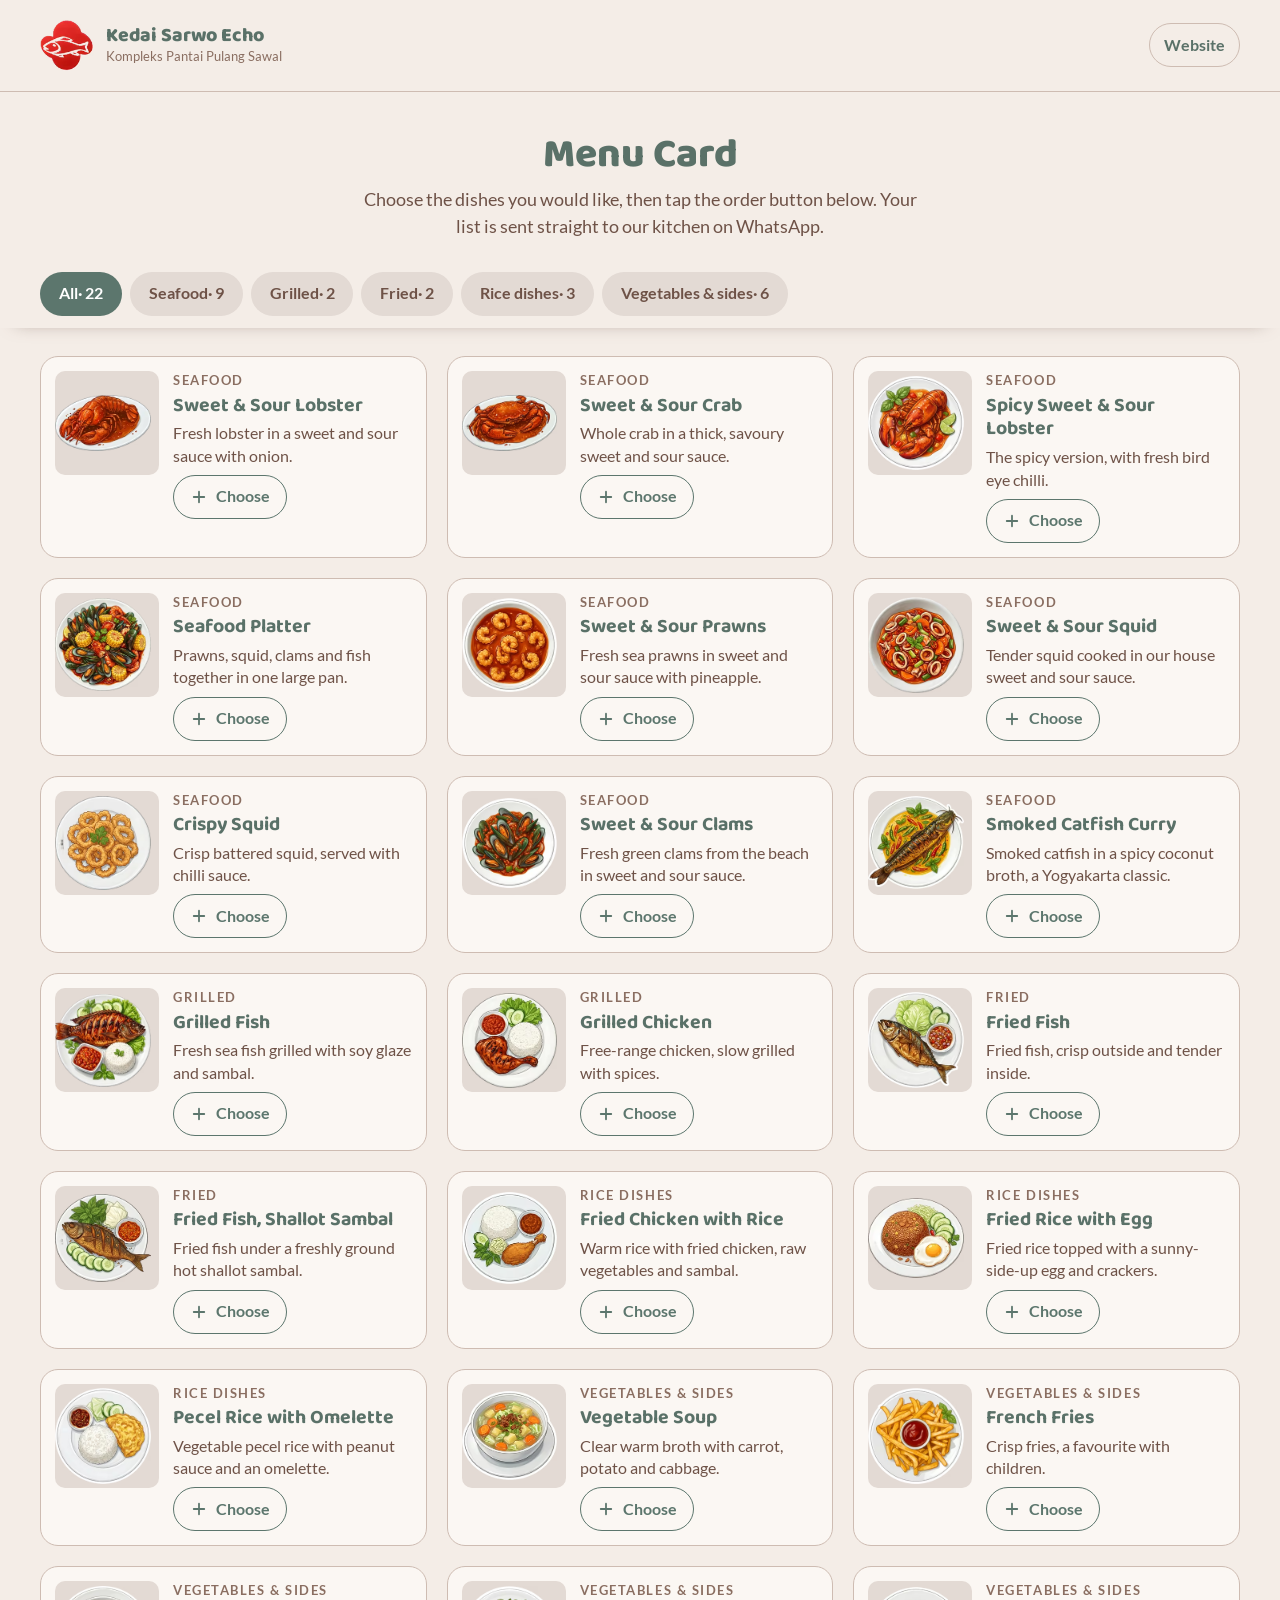
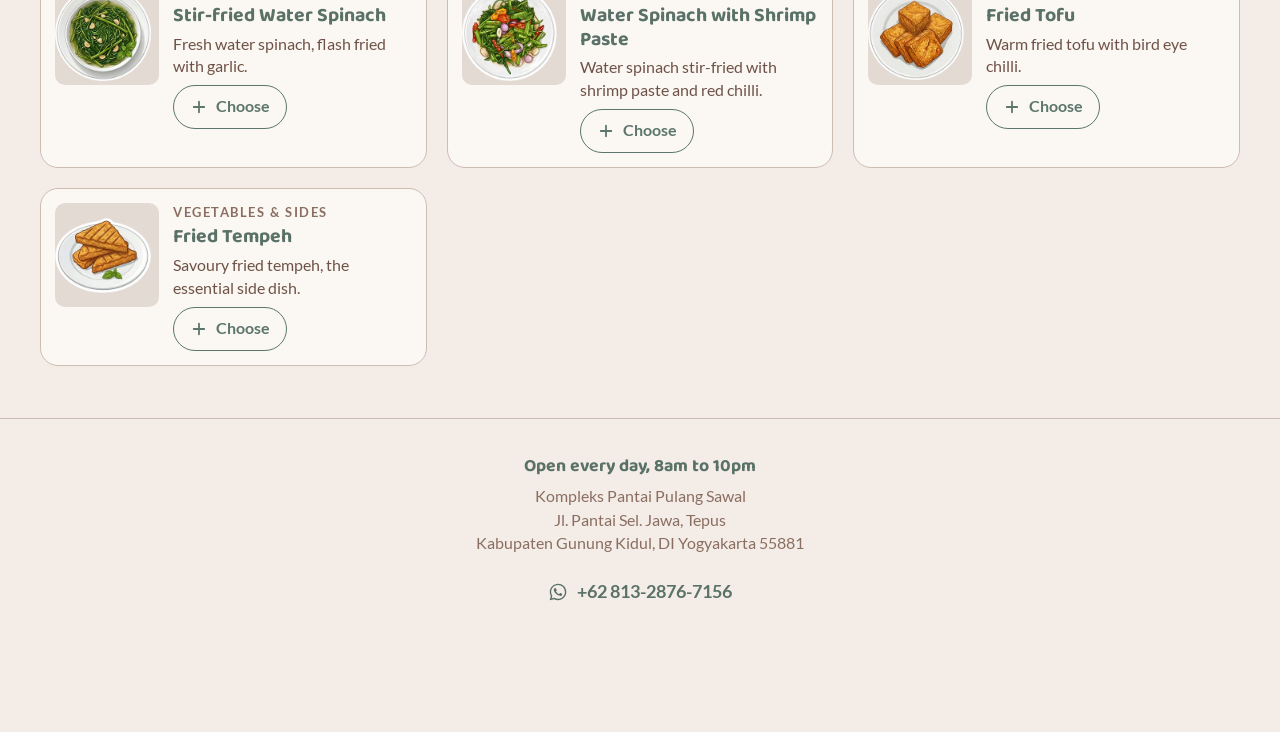
==== menu.html @ db64d4ec "Carte numerique pour le QR code, et corrections demandees CARTE NUMERIQUE (menu.html). Page separee," ====
<!DOCTYPE html>
<html lang="id">
<head>
<meta charset="utf-8">
<meta name="viewport" content="width=device-width, initial-scale=1, viewport-fit=cover">
<title>Kartu Menu — Kedai Sarwo Echo</title>
<meta name="description" content="Kartu menu Kedai Sarwo Echo. Pilih hidangan Anda, lalu pesan lewat WhatsApp.">
<meta name="theme-color" content="#F4EDE7">

<meta http-equiv="Content-Security-Policy" content="default-src 'none'; base-uri 'none'; form-action 'none'; img-src 'self' data:; font-src 'self'; style-src 'self'; script-src 'self'; connect-src 'self'; manifest-src 'self'">
<meta name="referrer" content="strict-origin-when-cross-origin">
<meta name="robots" content="index, follow">

<link rel="icon" href="assets/img/brand/favicon.ico" sizes="any">
<link rel="icon" href="assets/img/brand/favicon-96.png" type="image/png" sizes="96x96">
<link rel="apple-touch-icon" href="assets/img/brand/apple-touch-icon.png">
<link rel="manifest" href="site.webmanifest">

<link rel="preload" href="assets/fonts/Baloo2-800-latin.woff2" as="font" type="font/woff2" crossorigin>
<link rel="preload" href="assets/fonts/Lato-400-latin.woff2" as="font" type="font/woff2" crossorigin>
<link rel="stylesheet" href="assets/css/fonts.css">
<link rel="stylesheet" href="assets/css/tokens.css">
<link rel="stylesheet" href="assets/css/carte.css">
</head>
<body>

<a class="skip" href="#liste" data-i18n="carte.skip">Langsung ke daftar hidangan</a>

<header class="ch">
  <a class="ch__logo" href="index.html" aria-label="Kedai Sarwo Echo">
    <picture>
      <source srcset="assets/img/brand/logo-short-96.avif 96w, assets/img/brand/logo-short-192.avif 192w" type="image/avif" sizes="52px">
      <source srcset="assets/img/brand/logo-short-96.webp 96w, assets/img/brand/logo-short-192.webp 192w" type="image/webp" sizes="52px">
      <img src="assets/img/brand/logo-short-192.png" alt="Kedai Sarwo Echo" width="52" height="49" fetchpriority="high" decoding="async">
    </picture>
  </a>
  <div class="ch__t">
    <p class="ch__nom">Kedai Sarwo Echo</p>
    <p class="ch__lieu" id="chLieu"></p>
  </div>
  <a class="ch__back" href="index.html" data-i18n="carte.back">Situs</a>
</header>

<main>
  <section class="intro">
    <h1 class="intro__t" data-i18n="carte.title">Kartu Menu</h1>
    <p class="intro__d" data-i18n="carte.hint">Pilih hidangan yang Anda inginkan, lalu tekan tombol pesan di bawah. Daftar pilihan Anda dikirim langsung ke dapur kami lewat WhatsApp.</p>
  </section>

  <nav class="filtres" aria-label="Filter kategori">
    <ul class="chips" id="chips"></ul>
  </nav>

  <ul class="cartes" id="liste"></ul>

  <p class="vide" id="vide" hidden data-i18n="carte.vide">Tidak ada hidangan di kategori ini.</p>
  <p class="err" id="err" hidden>
    <span data-i18n="carte.err">Kartu menu tidak dapat dimuat.</span>
    <a id="errWa" href="#" target="_blank" rel="noopener noreferrer" data-i18n="carte.errCta">Hubungi kami lewat WhatsApp</a>
  </p>
</main>

<footer class="cf">
  <p class="cf__h" id="cfHoraires"></p>
  <p class="cf__a" id="cfAdresse"></p>
  <a class="cf__wa" id="cfWa" href="#" target="_blank" rel="noopener noreferrer">
    <svg viewBox="0 0 24 24" aria-hidden="true"><use href="#i-wa"/></svg>
    <span id="cfTel"></span>
  </a>
</footer>

<!-- barre de commande : apparait des qu'un plat est choisi -->
<div class="panier" id="panier" hidden>
  <p class="panier__n"><b id="panierNb">0</b> <span id="panierMot"></span></p>
  <div class="panier__b">
    <button type="button" class="panier__vider" id="panierVider" data-i18n="carte.clear">Kosongkan</button>
    <a class="panier__cta" id="panierCta" href="#" target="_blank" rel="noopener noreferrer">
      <svg viewBox="0 0 24 24" aria-hidden="true"><use href="#i-wa"/></svg>
      <span data-i18n="carte.send">Kirim pesanan</span>
    </a>
  </div>
</div>

<svg class="sprite" width="0" height="0" aria-hidden="true" focusable="false">
  <symbol id="i-wa" viewBox="0 0 24 24">
    <path fill="currentColor" d="M12.04 2C6.58 2 2.13 6.45 2.13 11.91c0 1.75.46 3.45 1.32 4.95L2 22l5.25-1.38a9.9 9.9 0 0 0 4.79 1.22h.01c5.46 0 9.91-4.45 9.91-9.91 0-2.65-1.03-5.14-2.9-7.01A9.82 9.82 0 0 0 12.04 2m0 1.67c2.2 0 4.27.86 5.83 2.42a8.2 8.2 0 0 1 2.41 5.82c0 4.54-3.7 8.24-8.25 8.24a8.2 8.2 0 0 1-4.2-1.15l-.3-.18-3.12.82.83-3.04-.2-.31a8.2 8.2 0 0 1-1.26-4.38c0-4.54 3.7-8.24 8.26-8.24M8.53 7.33c-.16 0-.43.06-.65.31-.22.24-.87.85-.87 2.07 0 1.22.89 2.4 1.01 2.56.12.17 1.72 2.75 4.23 3.76 2.09.83 2.52.66 2.97.62.46-.04 1.47-.6 1.68-1.18.21-.58.21-1.08.15-1.18-.07-.11-.23-.17-.48-.29s-1.47-.72-1.7-.81c-.22-.08-.39-.12-.55.12-.16.25-.63.81-.77.98-.14.16-.28.18-.53.06-.24-.13-1.03-.38-1.97-1.22-.73-.65-1.22-1.45-1.36-1.7-.14-.24-.02-.37.11-.5.11-.11.24-.28.37-.42.12-.15.16-.25.24-.41.08-.17.04-.31-.02-.43-.06-.12-.55-1.33-.76-1.82-.2-.48-.4-.41-.55-.42h-.47Z"/>
  </symbol>
  <symbol id="i-plus" viewBox="0 0 24 24">
    <path fill="none" stroke="currentColor" stroke-width="2.4" stroke-linecap="round" d="M12 5v14M5 12h14"/>
  </symbol>
  <symbol id="i-check" viewBox="0 0 24 24">
    <path fill="none" stroke="currentColor" stroke-width="2.6" stroke-linecap="round" stroke-linejoin="round" d="m5 12.5 4.5 4.5L19 7"/>
  </symbol>
</svg>

<script src="assets/js/carte.js" defer></script>
</body>
</html>
---- assets/css/fonts.css ----
/* Polices auto-hebergees (OFL). Sous-ensemble latin uniquement : l'indonesien
   et l'anglais n'ont pas besoin de latin-ext. Une connexion tierce en moins,
   et compatible avec une CSP stricte. */

/* Baloo 2 700 — latin */
@font-face {
  font-family: 'Baloo 2';
  font-style: normal;
  font-weight: 700;
  font-display: swap;
  src: url(../fonts/Baloo2-700-latin.woff2) format('woff2');
  unicode-range: U+0000-00FF, U+0131, U+0152-0153, U+02BB-02BC, U+02C6, U+02DA, U+02DC, U+0304, U+0308, U+0329, U+2000-206F, U+20AC, U+2122, U+2191, U+2193, U+2212, U+2215, U+FEFF, U+FFFD;
  font-display: swap;
}

/* Baloo 2 800 — latin */
@font-face {
  font-family: 'Baloo 2';
  font-style: normal;
  font-weight: 800;
  font-display: swap;
  src: url(../fonts/Baloo2-800-latin.woff2) format('woff2');
  unicode-range: U+0000-00FF, U+0131, U+0152-0153, U+02BB-02BC, U+02C6, U+02DA, U+02DC, U+0304, U+0308, U+0329, U+2000-206F, U+20AC, U+2122, U+2191, U+2193, U+2212, U+2215, U+FEFF, U+FFFD;
  font-display: swap;
}

/* Lato 400 — latin */
@font-face {
  font-family: 'Lato';
  font-style: normal;
  font-weight: 400;
  font-display: swap;
  src: url(../fonts/Lato-400-latin.woff2) format('woff2');
  unicode-range: U+0000-00FF, U+0131, U+0152-0153, U+02BB-02BC, U+02C6, U+02DA, U+02DC, U+0304, U+0308, U+0329, U+2000-206F, U+20AC, U+2122, U+2191, U+2193, U+2212, U+2215, U+FEFF, U+FFFD;
  font-display: swap;
}

/* Lato 700 — latin */
@font-face {
  font-family: 'Lato';
  font-style: normal;
  font-weight: 700;
  font-display: swap;
  src: url(../fonts/Lato-700-latin.woff2) format('woff2');
  unicode-range: U+0000-00FF, U+0131, U+0152-0153, U+02BB-02BC, U+02C6, U+02DA, U+02DC, U+0304, U+0308, U+0329, U+2000-206F, U+20AC, U+2122, U+2191, U+2193, U+2212, U+2215, U+FEFF, U+FFFD;
  font-display: swap;
}

/* Sriracha 400 — latin */
@font-face {
  font-family: 'Sriracha';
  font-style: normal;
  font-weight: 400;
  font-display: swap;
  src: url(../fonts/Sriracha-400-latin.woff2) format('woff2');
  unicode-range: U+0000-00FF, U+0131, U+0152-0153, U+02BB-02BC, U+02C6, U+02DA, U+02DC, U+0304, U+0308, U+0329, U+2000-206F, U+20AC, U+2122, U+2191, U+2193, U+2212, U+2215, U+FEFF, U+FFFD;
  font-display: swap;
}
---- assets/css/tokens.css ----
/* ============================================================
   Kedai Sarwo Echo — design tokens
   Couche 1 primitifs -> couche 2 semantiques -> couche 3 composants.
   Couleurs echantillonnees sur halo.jpeg / section2.jpeg (non devinees).
   Tailles desktop mesurees a 1440px ; tailles mobile concues a 360px.
   ============================================================ */

:root{
  /* ---------- COUCHE 1 — PRIMITIFS ---------- */
  /* couleurs relevees pixel par pixel sur les maquettes */
  --c-sage-500: #5A7168;  /* titres — 4.53:1 sur creme, AA */
  --c-sage-600: #5C766D;  /* boutons — blanc dessus 4.92:1, AA */
  --c-sage-700: #4A5D55;  /* survol bouton */
  --c-sage-800: #3E5049;  /* petit texte sauge si besoin de marge */
  --c-brick-500: #AC1A19;  /* script manuscrit + prix — 6.21:1 sur creme */
  --c-brick-600: #8F1514;  /* survol lien brique */
  --c-logo-red: #CB0D0D;  /* RESERVE au logo, jamais du texte */
  --c-cream-100: #FBF7F3;  /* surface haute */
  --c-cream-200: #F4EDE7;  /* fond principal (panneau) */
  --c-rose-300: #E3DAD4;  /* cartes section 2 */
  --c-taupe-400: #CEBCB2;  /* cadre de page, filets */
  --c-brown-600: #6E5247;  /* texte courant — 6.12:1 sur creme */
  --c-brown-400: #8A6E61;  /* texte secondaire */
  --c-white: #FFFFFF;

  --f-display: 'Baloo 2', 'Trebuchet MS', system-ui, sans-serif;
  --f-script:  'Sriracha', 'Comic Sans MS', cursive;
  --f-body:    'Lato', 'Segoe UI', system-ui, -apple-system, sans-serif;
  --f-brand:   'Bad Script', 'Sriracha', cursive;  /* nom du resto en texte */

  /* echelle typographique fluide 360 -> 1440 */
  --t-h1: clamp(2.125rem, 1.542rem + 2.593vw, 4.394rem);
  --t-h2: clamp(1.688rem, 1.354rem + 1.481vw, 2.984rem);
  --t-h3: clamp(1.25rem, 1.125rem + 0.5556vw, 1.736rem);
  --t-script-lg: clamp(1.5rem, 1.292rem + 0.9259vw, 2.31rem);
  --t-eyebrow: clamp(1.062rem, 0.9583rem + 0.463vw, 1.468rem);
  --t-body: clamp(1rem, 0.9583rem + 0.1852vw, 1.162rem);
  --t-body-sm: clamp(0.875rem, 0.8333rem + 0.1852vw, 1.037rem);
  --t-nav: 1rem;
  --t-dish: clamp(1.062rem, 1rem + 0.2778vw, 1.306rem);
  --t-price: clamp(1rem, 0.9583rem + 0.1852vw, 1.162rem);
  --t-btn: clamp(1rem, 0.9583rem + 0.1852vw, 1.162rem);
  --t-micro: clamp(0.75rem, 0.7292rem + 0.09259vw, 0.831rem);

  --lh-tight: 1.08;  --lh-snug: 1.25;  --lh-body: 1.5;  --lh-loose: 1.65;
  --tr-wide: .14em;  --tr-tight: -.01em;

  /* espacements fluides */
  --s-sec-y: clamp(3.5rem, 2.5rem + 4.444vw, 7.389rem);
  --s-gut: clamp(1.25rem, 0.375rem + 3.889vw, 4.653rem);
  --s-stack: clamp(1.75rem, 1.417rem + 1.481vw, 3.046rem);
  --s-card-p: clamp(1.5rem, 1.25rem + 1.111vw, 2.472rem);
  --s-card-g: clamp(1.125rem, 0.5rem + 2.778vw, 3.556rem);
  --s-1:.25rem; --s-2:.5rem; --s-3:.75rem; --s-4:1rem; --s-5:1.5rem;
  --s-6:2rem; --s-7:2.5rem; --s-8:3rem; --s-9:4rem;

  --r-pill: 999px; --r-lg: 34px; --r-md: 18px; --r-sm: 10px;
  --sh-btn: 0 6px 0 -2px rgba(74,93,85,.28), 0 10px 22px -12px rgba(46,32,25,.45);
  --sh-card: 0 2px 3px rgba(110,82,71,.05), 0 18px 34px -22px rgba(110,82,71,.4);
  --sh-float: 0 30px 60px -30px rgba(110,82,71,.5);
  --sh-btn-active: 0 3px 0 -2px rgba(74,93,85,.28);
  --sh-nav: 0 1px 0 rgba(206,188,178,.7), 0 10px 26px -20px rgba(110,82,71,.5);
  --sh-nav-off: 0 1px 0 rgba(206,188,178,0), 0 10px 26px -20px rgba(110,82,71,0);
  --glow-hub: drop-shadow(0 22px 26px rgba(110,82,71,.22));
  --line-soft: rgba(206,188,178,.45);
  --halo-hub: rgba(206,188,178,.22);

  --ease-out: cubic-bezier(.22,1,.36,1);
  --ease-soft: cubic-bezier(.32,.72,0,1);
  --dur-1: .18s; --dur-2: .32s; --dur-3: .55s;

  --wrap-max: 1440px;   /* largeur des maquettes */
  --content-max: 1400px;  /* colonne de contenu partagee par TOUTES les sections,
                             pour que les bords s'alignent d'une section a l'autre */
  --panel-max: 1760px;  /* pleine largeur ; au-dela le contenu se centre sur du creme */
  --tap: 44px;          /* cible tactile minimale */

  /* ---------- COUCHE 2 — SEMANTIQUES ---------- */
  --bg-page: var(--c-cream-200);
  --bg-panel: var(--c-cream-200);
  --bg-raised: var(--c-cream-100);
  --bg-card: var(--c-rose-300);
  --fg-title: var(--c-sage-500);
  --fg-accent: var(--c-brick-500);
  --fg-body: var(--c-brown-600);
  --fg-muted: var(--c-brown-400);
  --fg-on-accent: var(--c-white);
  --line: var(--c-taupe-400);
  --focus: var(--c-brick-500);

  /* ---------- COUCHE 3 — COMPOSANTS ---------- */
  --btn-bg: var(--c-sage-600);
  --btn-bg-hover: var(--c-sage-700);
  --btn-fg: var(--fg-on-accent);
  --btn-h: clamp(48px, 3.2vw + 36px, 62px);
  --btn-px: clamp(22px, 1.6vw + 16px, 34px);
  --nav-fg: var(--c-brown-600);
  --nav-fg-active: var(--c-sage-500);
  --card-bg: var(--bg-card);
  --card-title: var(--fg-accent);
  --card-body: var(--fg-body);
  --card-icon: var(--c-sage-500);
  --lineart: rgba(110,82,71,.17);
  --price-fg: var(--fg-accent);
}

/* Pas de mode sombre : l'identite du restaurant est une palette creme/sauge
   chaude, sans equivalent sombre dans les maquettes. Les couleurs sont peintes
   explicitement pour que le rendu soit identique quel que soit le theme systeme. */
:root{ color-scheme: light; }
---- assets/css/carte.css ----
/* ============================================================
   Kedai Sarwo Echo — carte numerique (page du QR code)
   Pensee pour un telephone tenu en main, a table : gros titres, grandes
   cibles, tout lisible sans zoomer. Pas de bibliotheque d'animation ici :
   la page doit s'ouvrir instantanement apres un scan, meme en 3G.
   ============================================================ */

*, *::before, *::after { box-sizing: border-box; }
html { -webkit-text-size-adjust: 100%; scroll-behavior: smooth; }
body {
  margin: 0; background: var(--bg-panel); color: var(--fg-body);
  font-family: var(--f-body); font-size: var(--t-body); line-height: var(--lh-body);
  -webkit-font-smoothing: antialiased; overflow-x: hidden;
  padding-bottom: calc(84px + env(safe-area-inset-bottom));  /* place pour la barre */
}
img, svg, picture { display: block; max-width: 100%; }
img { height: auto; }
h1, h2 { margin: 0; font-family: var(--f-display); font-weight: 800; line-height: 1.12; }
p, ul { margin: 0; padding: 0; }
ul { list-style: none; }
a { color: inherit; text-decoration: none; }
button { font: inherit; color: inherit; background: none; border: 0; cursor: pointer; }
[hidden] { display: none !important; }
.sprite { position: absolute; width: 0; height: 0; overflow: hidden; }
:where(a, button):focus-visible { outline: 3px solid var(--focus); outline-offset: 3px; border-radius: 6px; }

.skip {
  position: absolute; left: 50%; top: 0; transform: translate(-50%, -120%);
  z-index: 99; background: var(--btn-bg); color: var(--btn-fg);
  padding: .7rem 1.2rem; border-radius: 0 0 var(--r-sm) var(--r-sm); font-weight: 700;
  transition: transform var(--dur-1) var(--ease-out);
}
.skip:focus-visible { transform: translate(-50%, 0); }

/* ---------- en-tete ---------- */
.ch {
  display: flex; align-items: center; gap: 12px;
  padding: clamp(12px, 3vw, 20px) var(--pad-c);
  border-bottom: 1px solid var(--line);
  --pad-c: clamp(16px, 4.4vw, 40px);
}
.ch__logo img { width: clamp(44px, 12vw, 54px); height: auto; }
.ch__t { min-width: 0; }
.ch__nom { font-family: var(--f-display); font-weight: 800; font-size: var(--t-dish);
           color: var(--fg-title); line-height: 1.2; }
.ch__lieu { font-size: var(--t-micro); color: var(--fg-muted); }
.ch__back {
  margin-left: auto; min-height: var(--tap); display: inline-flex; align-items: center;
  padding: 0 14px; border: 1px solid var(--line); border-radius: var(--r-pill);
  font-size: var(--t-body-sm); font-weight: 700; color: var(--fg-title);
  transition: background var(--dur-1) var(--ease-out);
}
.ch__back:hover { background: var(--bg-card); }

/* ---------- consigne ---------- */
.intro {
  padding: clamp(20px, 5vw, 40px) var(--pad-c) clamp(14px, 2.4vw, 22px);
  --pad-c: clamp(16px, 4.4vw, 40px);
  max-width: 74ch; margin-inline: auto; text-align: center;
}
.intro__t { font-size: var(--t-h2); color: var(--fg-title); }
.intro__d {
  margin-top: 10px; color: var(--fg-body); line-height: 1.5;
  max-width: 56ch; margin-inline: auto;
}

/* ---------- filtres, colles en haut ---------- */
.filtres {
  position: sticky; top: 0; z-index: 20;
  background: var(--bg-panel);
  padding: 10px 0 12px;
  box-shadow: 0 10px 18px -16px rgba(110, 82, 71, .6);
}
.chips {
  display: flex; gap: 8px; overflow-x: auto; scrollbar-width: none;
  padding-inline: clamp(16px, 4.4vw, 40px);
  justify-content: flex-start;
}
.chips::-webkit-scrollbar { display: none; }
.chip {
  flex: none; min-height: var(--tap); padding: 0 clamp(14px, 1.4vw, 20px);
  display: inline-flex; align-items: center; white-space: nowrap;
  background: var(--bg-card); color: var(--fg-body);
  border: 1px solid transparent; border-radius: var(--r-pill);
  font-size: var(--t-body-sm); font-weight: 700;
  transition: background var(--dur-1) var(--ease-out), color var(--dur-1) var(--ease-out);
}
.chip:hover { border-color: var(--c-taupe-400); }
.chip[aria-pressed="true"] { background: var(--btn-bg); color: var(--btn-fg); }

/* ---------- les cartes ---------- */
.cartes {
  display: grid; gap: clamp(12px, 2vw, 20px);
  grid-template-columns: repeat(auto-fill, minmax(min(100%, 340px), 1fr));
  padding: clamp(16px, 3vw, 28px) clamp(16px, 4.4vw, 40px) 0;
  max-width: calc(var(--content-max) + 2 * 40px); margin-inline: auto;
}
.carte {
  display: grid; grid-template-columns: auto minmax(0, 1fr);
  grid-template-areas: "img corps" "img action";
  column-gap: 14px; row-gap: 8px; align-content: start;
  padding: 14px; background: var(--bg-raised);
  border: 1px solid var(--line); border-radius: var(--r-md);
  transition: border-color var(--dur-1) var(--ease-out), box-shadow var(--dur-2) var(--ease-out);
}
.carte.is-on { border-color: var(--btn-bg); box-shadow: var(--sh-card); }
.carte__img {
  grid-area: img; width: clamp(84px, 22vw, 104px); aspect-ratio: 1;
  background: var(--bg-card); border-radius: var(--r-sm);
  display: grid; place-items: center; overflow: hidden;
}
.carte__img img { width: 92%; height: 92%; object-fit: contain; }
.carte__corps { grid-area: corps; min-width: 0; }
.carte__nom {
  font-family: var(--f-display); font-weight: 700; font-size: var(--t-dish);
  color: var(--fg-title); line-height: 1.22;
}
.carte__cat {
  font-size: var(--t-micro); font-weight: 700; letter-spacing: .12em;
  text-transform: uppercase; color: var(--fg-muted); margin-bottom: 3px;
}
.carte__desc { margin-top: 5px; font-size: var(--t-body-sm); color: var(--fg-body); line-height: 1.42; }
.carte__prix {
  margin-top: 6px; font-family: var(--f-display); font-weight: 800;
  font-size: var(--t-body); color: var(--price-fg);
}
.carte__prov { font-family: var(--f-body); font-weight: 400; font-size: var(--t-micro); color: var(--fg-muted); }

.carte__add {
  grid-area: action; justify-self: start; align-self: end;
  min-height: var(--tap); min-width: var(--tap);
  display: inline-flex; align-items: center; gap: 8px; padding: 0 16px;
  border: 1.5px solid var(--btn-bg); border-radius: var(--r-pill);
  color: var(--btn-bg); font-weight: 700; font-size: var(--t-body-sm);
  transition: background var(--dur-1) var(--ease-out), color var(--dur-1) var(--ease-out),
              transform var(--dur-1) var(--ease-out);
}
.carte__add svg { width: 18px; height: 18px; }
.carte__add:hover { background: var(--bg-card); }
.carte__add:active { transform: scale(.96); }
.carte.is-on .carte__add { background: var(--btn-bg); color: var(--btn-fg); }

.vide, .err {
  padding: clamp(30px, 6vw, 60px) clamp(16px, 4.4vw, 40px);
  text-align: center; color: var(--fg-muted);
}
.err a { font-weight: 700; color: var(--fg-accent); text-decoration: underline; }

/* ---------- pied ---------- */
.cf {
  margin-top: clamp(28px, 5vw, 52px);
  padding: clamp(20px, 4vw, 34px) clamp(16px, 4.4vw, 40px);
  border-top: 1px solid var(--line); text-align: center;
  display: flex; flex-direction: column; align-items: center; gap: 6px;
}
.cf__h { font-family: var(--f-display); font-weight: 700; color: var(--fg-title); }
.cf__a { font-size: var(--t-body-sm); color: var(--fg-muted); line-height: 1.5; }
.cf__wa {
  margin-top: 8px; min-height: var(--tap);
  display: inline-flex; align-items: center; gap: 9px;
  font-weight: 700; color: var(--fg-title);
}
.cf__wa svg { width: 20px; height: 20px; }

/* ---------- barre de commande ---------- */
.panier {
  position: fixed; left: 0; right: 0; bottom: 0; z-index: 40;
  display: flex; align-items: center; gap: 14px; flex-wrap: wrap;
  padding: 12px clamp(16px, 4.4vw, 40px) calc(12px + env(safe-area-inset-bottom));
  background: var(--bg-raised);
  border-top: 1px solid var(--line);
  box-shadow: 0 -12px 30px -22px rgba(110, 82, 71, .7);
  animation: monte var(--dur-2) var(--ease-out);
}
@keyframes monte { from { transform: translateY(100%); } }
.panier__n { font-size: var(--t-body-sm); color: var(--fg-body); }
.panier__n b { font-family: var(--f-display); font-weight: 800; font-size: var(--t-dish);
               color: var(--fg-title); }
.panier__b { margin-left: auto; display: flex; align-items: center; gap: 10px; }
.panier__vider {
  min-height: var(--tap); padding: 0 14px; border-radius: var(--r-pill);
  font-size: var(--t-body-sm); font-weight: 700; color: var(--fg-muted);
}
.panier__vider:hover { color: var(--fg-accent); }
.panier__cta {
  min-height: var(--tap); padding: 0 clamp(18px, 4vw, 28px);
  display: inline-flex; align-items: center; gap: 10px;
  background: var(--btn-bg); color: var(--btn-fg);
  border-radius: var(--r-pill); font-weight: 700;
  box-shadow: var(--sh-btn);
  transition: background var(--dur-1) var(--ease-out), transform var(--dur-1) var(--ease-out);
}
.panier__cta:hover { background: var(--btn-bg-hover); }
.panier__cta:active { transform: scale(.97); }
.panier__cta svg { width: 20px; height: 20px; }

@media (max-width: 380px) {
  .panier { gap: 8px; }
  .panier__vider { padding: 0 8px; }
}

@media (prefers-reduced-motion: reduce) {
  html { scroll-behavior: auto; }
  *, *::before, *::after {
    animation-duration: .01ms !important; animation-iteration-count: 1 !important;
    transition-duration: .01ms !important;
  }
}
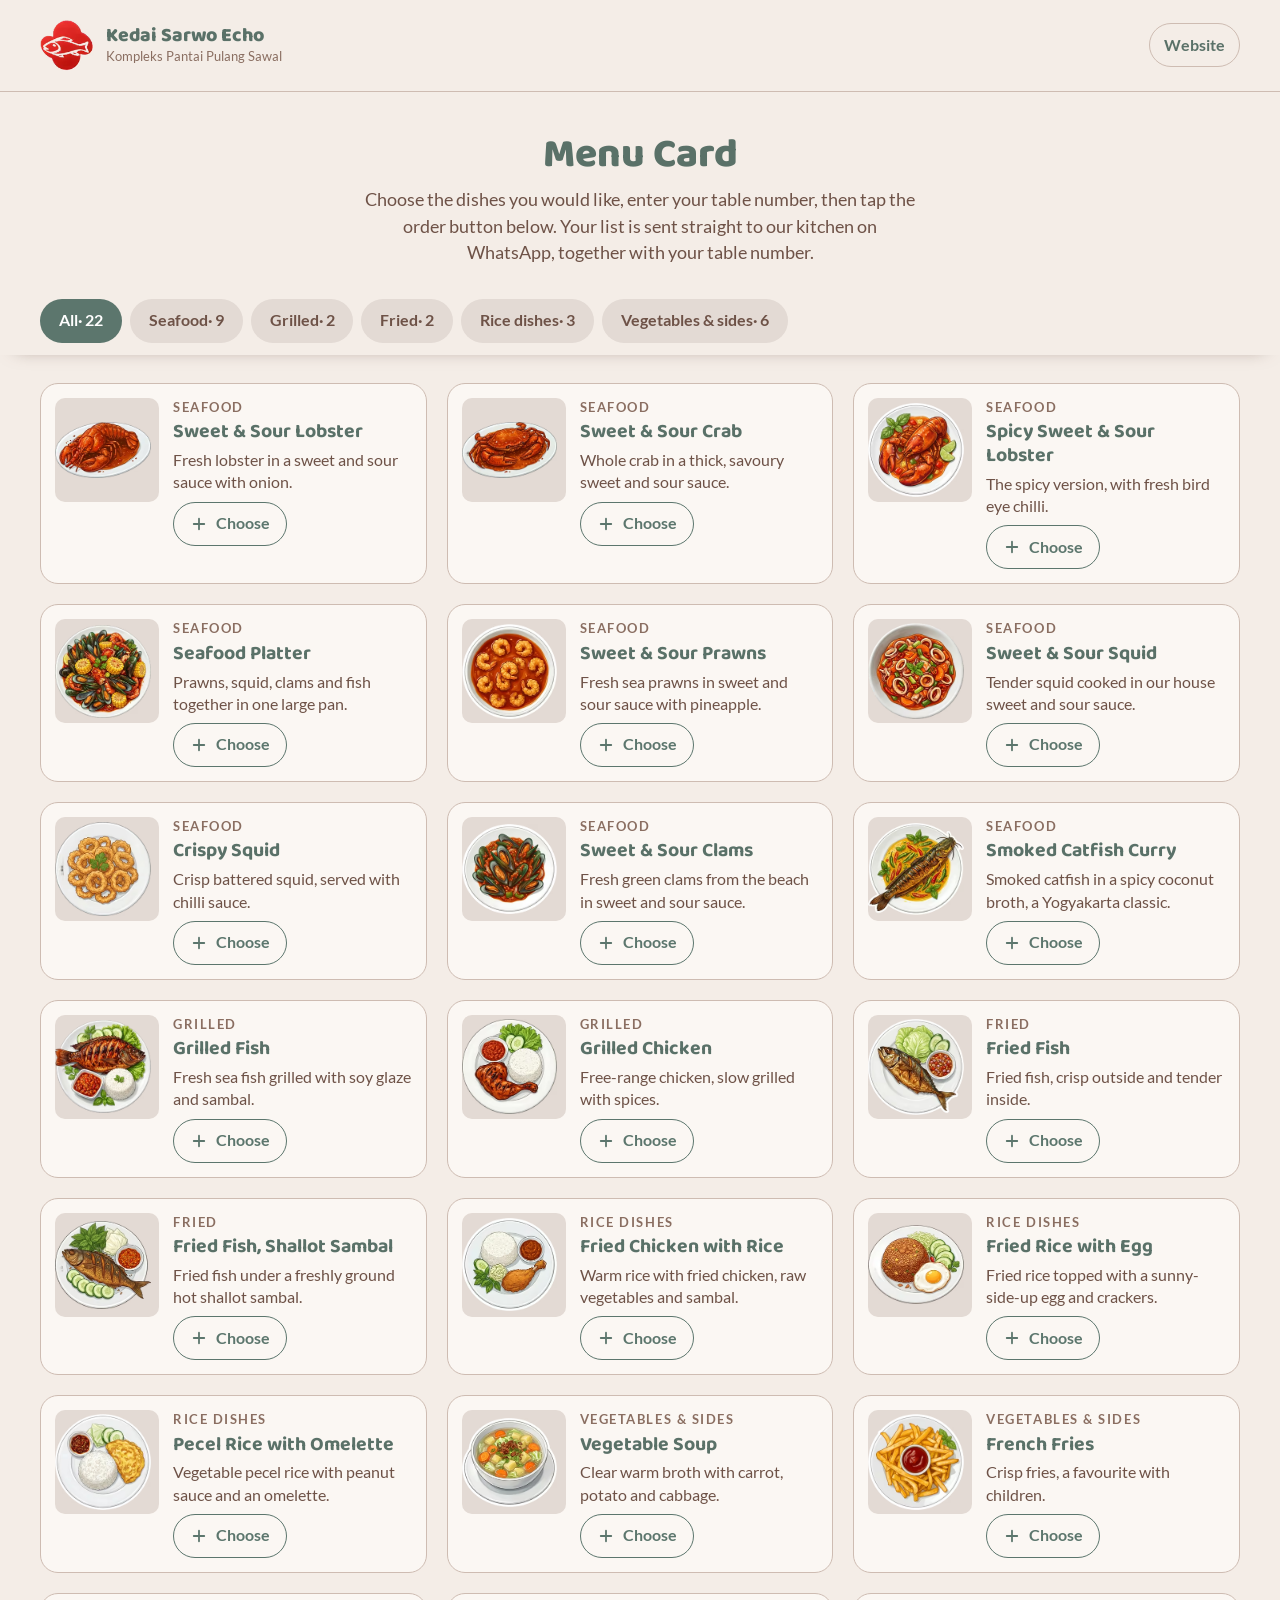
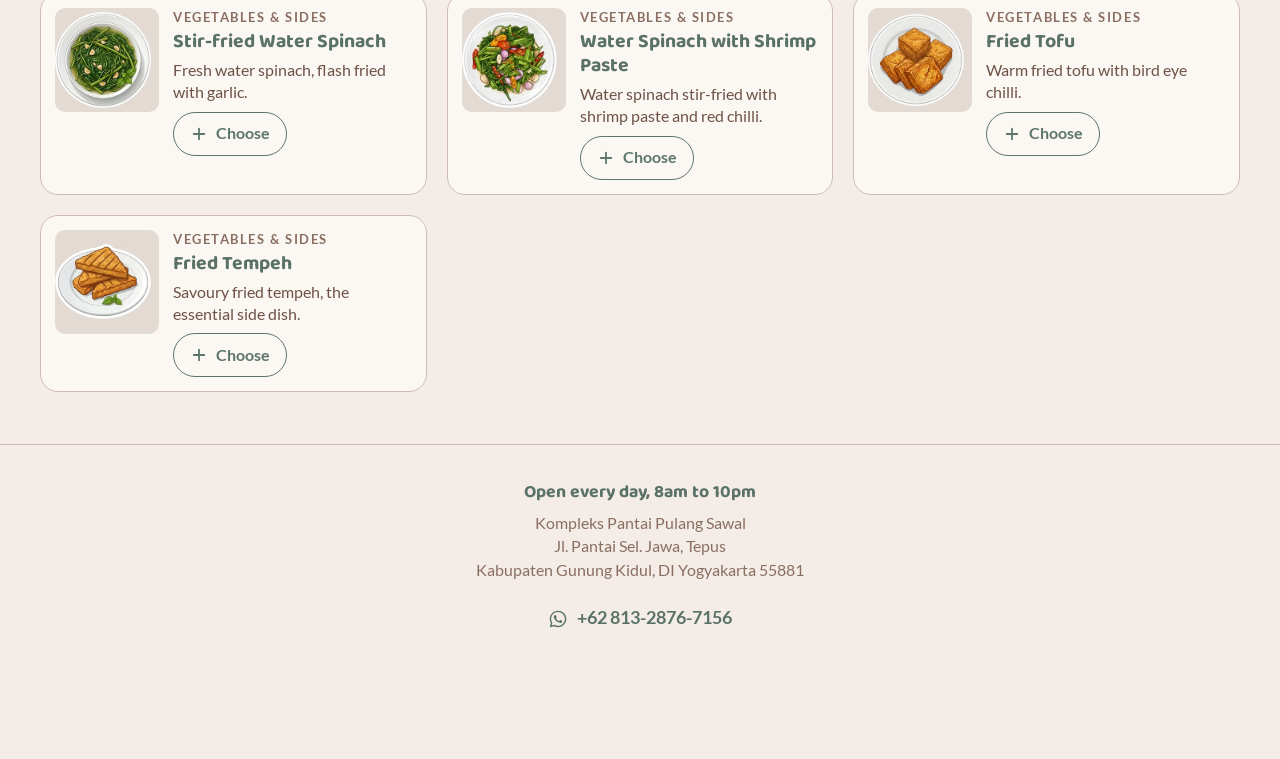
==== commit 480eb724: "Cinq corrections demandees apres la mise en ligne Roue du menu sur telephone : la fiche du plat etai" ====
--- a/menu.html
+++ b/menu.html
@@ -72,6 +72,13 @@
 <!-- barre de commande : apparait des qu'un plat est choisi -->
 <div class="panier" id="panier" hidden>
   <p class="panier__n"><b id="panierNb">0</b> <span id="panierMot"></span></p>
+
+  <div class="panier__meja">
+    <label for="meja" data-i18n="carte.table">Nomor meja</label>
+    <input id="meja" type="text" inputmode="numeric" autocomplete="off" maxlength="4"
+           placeholder="—" aria-describedby="mejaAide">
+  </div>
+
   <div class="panier__b">
     <button type="button" class="panier__vider" id="panierVider" data-i18n="carte.clear">Kosongkan</button>
     <a class="panier__cta" id="panierCta" href="#" target="_blank" rel="noopener noreferrer">
@@ -79,11 +86,17 @@
       <span data-i18n="carte.send">Kirim pesanan</span>
     </a>
   </div>
+
+  <p class="panier__aide" id="mejaAide" data-i18n="carte.tableAide">Isi nomor meja Anda agar pesanan sampai ke tempat yang tepat.</p>
 </div>
 
 <svg class="sprite" width="0" height="0" aria-hidden="true" focusable="false">
   <symbol id="i-wa" viewBox="0 0 24 24">
     <path fill="currentColor" d="M12.04 2C6.58 2 2.13 6.45 2.13 11.91c0 1.75.46 3.45 1.32 4.95L2 22l5.25-1.38a9.9 9.9 0 0 0 4.79 1.22h.01c5.46 0 9.91-4.45 9.91-9.91 0-2.65-1.03-5.14-2.9-7.01A9.82 9.82 0 0 0 12.04 2m0 1.67c2.2 0 4.27.86 5.83 2.42a8.2 8.2 0 0 1 2.41 5.82c0 4.54-3.7 8.24-8.25 8.24a8.2 8.2 0 0 1-4.2-1.15l-.3-.18-3.12.82.83-3.04-.2-.31a8.2 8.2 0 0 1-1.26-4.38c0-4.54 3.7-8.24 8.26-8.24M8.53 7.33c-.16 0-.43.06-.65.31-.22.24-.87.85-.87 2.07 0 1.22.89 2.4 1.01 2.56.12.17 1.72 2.75 4.23 3.76 2.09.83 2.52.66 2.97.62.46-.04 1.47-.6 1.68-1.18.21-.58.21-1.08.15-1.18-.07-.11-.23-.17-.48-.29s-1.47-.72-1.7-.81c-.22-.08-.39-.12-.55.12-.16.25-.63.81-.77.98-.14.16-.28.18-.53.06-.24-.13-1.03-.38-1.97-1.22-.73-.65-1.22-1.45-1.36-1.7-.14-.24-.02-.37.11-.5.11-.11.24-.28.37-.42.12-.15.16-.25.24-.41.08-.17.04-.31-.02-.43-.06-.12-.55-1.33-.76-1.82-.2-.48-.4-.41-.55-.42h-.47Z"/>
+  </symbol>
+  <symbol id="i-up" viewBox="0 0 24 24">
+    <path fill="none" stroke="currentColor" stroke-width="2.2" stroke-linecap="round"
+          stroke-linejoin="round" d="M12 19V6m0 0-6.4 6.4M12 6l6.4 6.4"/>
   </symbol>
   <symbol id="i-plus" viewBox="0 0 24 24">
     <path fill="none" stroke="currentColor" stroke-width="2.4" stroke-linecap="round" d="M12 5v14M5 12h14"/>
@@ -93,6 +106,10 @@
   </symbol>
 </svg>
 
+<button type="button" class="totop" id="toTop" aria-label="Kembali ke atas" data-i18n-label="carte.top">
+  <svg viewBox="0 0 24 24" aria-hidden="true" focusable="false"><use href="#i-up"/></svg>
+</button>
+
 <script src="assets/js/carte.js" defer></script>
 </body>
 </html>
--- a/assets/css/carte.css
+++ b/assets/css/carte.css
@@ -176,6 +176,30 @@
 .panier__n { font-size: var(--t-body-sm); color: var(--fg-body); }
 .panier__n b { font-family: var(--f-display); font-weight: 800; font-size: var(--t-dish);
                color: var(--fg-title); }
+/* Numero de table : sans lui la cuisine sait quoi preparer mais pas ou le
+   porter. Le champ est dans la barre, remplissable avant meme de commander. */
+.panier__meja { display: flex; align-items: center; gap: 9px; }
+.panier__meja label {
+  font-size: var(--t-body-sm); font-weight: 700; color: var(--fg-body);
+}
+.panier__meja input {
+  width: 68px; min-height: var(--tap); padding: 0 12px;
+  font: inherit; font-weight: 800; font-size: var(--t-body); text-align: center;
+  color: var(--fg-title); background: var(--bg-page);
+  border: 1.5px solid var(--line); border-radius: var(--r-sm);
+  transition: border-color var(--dur-1) var(--ease-out);
+}
+.panier__meja input:focus-visible {
+  outline: 3px solid var(--focus); outline-offset: 2px; border-color: transparent;
+}
+.panier__aide {
+  display: none; flex-basis: 100%; margin: 0;
+  font-size: var(--t-body-sm); color: var(--fg-accent);
+}
+/* n'apparait qu'au moment ou l'envoi est tente sans numero */
+.panier.is-manquant .panier__aide { display: block; }
+.panier.is-manquant .panier__meja input { border-color: var(--fg-accent); }
+
 .panier__b { margin-left: auto; display: flex; align-items: center; gap: 10px; }
 .panier__vider {
   min-height: var(--tap); padding: 0 14px; border-radius: var(--r-pill);
@@ -194,9 +218,38 @@
 .panier__cta:active { transform: scale(.97); }
 .panier__cta svg { width: 20px; height: 20px; }
 
+/* Revenir en haut : efface au repos, apparait des que la page defile.
+   Il remonte au-dessus de la barre de commande quand elle est affichee. */
+.totop {
+  position: fixed; right: clamp(14px, 2.4vw, 28px);
+  bottom: calc(clamp(14px, 2.4vw, 28px) + env(safe-area-inset-bottom));
+  z-index: 45; width: var(--tap); height: var(--tap);
+  display: grid; place-items: center;
+  background: var(--btn-bg); color: var(--btn-fg);
+  border-radius: 50%; box-shadow: var(--sh-float, 0 12px 28px -14px rgba(110,82,71,.75));
+  opacity: 0; visibility: hidden; transform: translateY(10px) scale(.9);
+  pointer-events: none;
+  transition: opacity var(--dur-2) var(--ease-out),
+              transform var(--dur-2) var(--ease-out),
+              bottom var(--dur-2) var(--ease-out),
+              visibility 0s linear var(--dur-2);
+}
+.totop.is-on {
+  opacity: 1; visibility: visible; transform: none;
+  pointer-events: auto; transition-delay: 0s;
+}
+.totop:hover { background: var(--btn-bg-hover); }
+.totop:active { transform: scale(.94); }
+.totop svg { width: 22px; height: 22px; }
+#panier:not([hidden]) ~ .totop {
+  bottom: calc(clamp(14px, 2.4vw, 28px) + 82px + env(safe-area-inset-bottom));
+}
+
 @media (max-width: 380px) {
   .panier { gap: 8px; }
   .panier__vider { padding: 0 8px; }
+  .panier__meja label { font-size: var(--t-micro); }
+  .panier__meja input { width: 58px; }
 }
 
 @media (prefers-reduced-motion: reduce) {
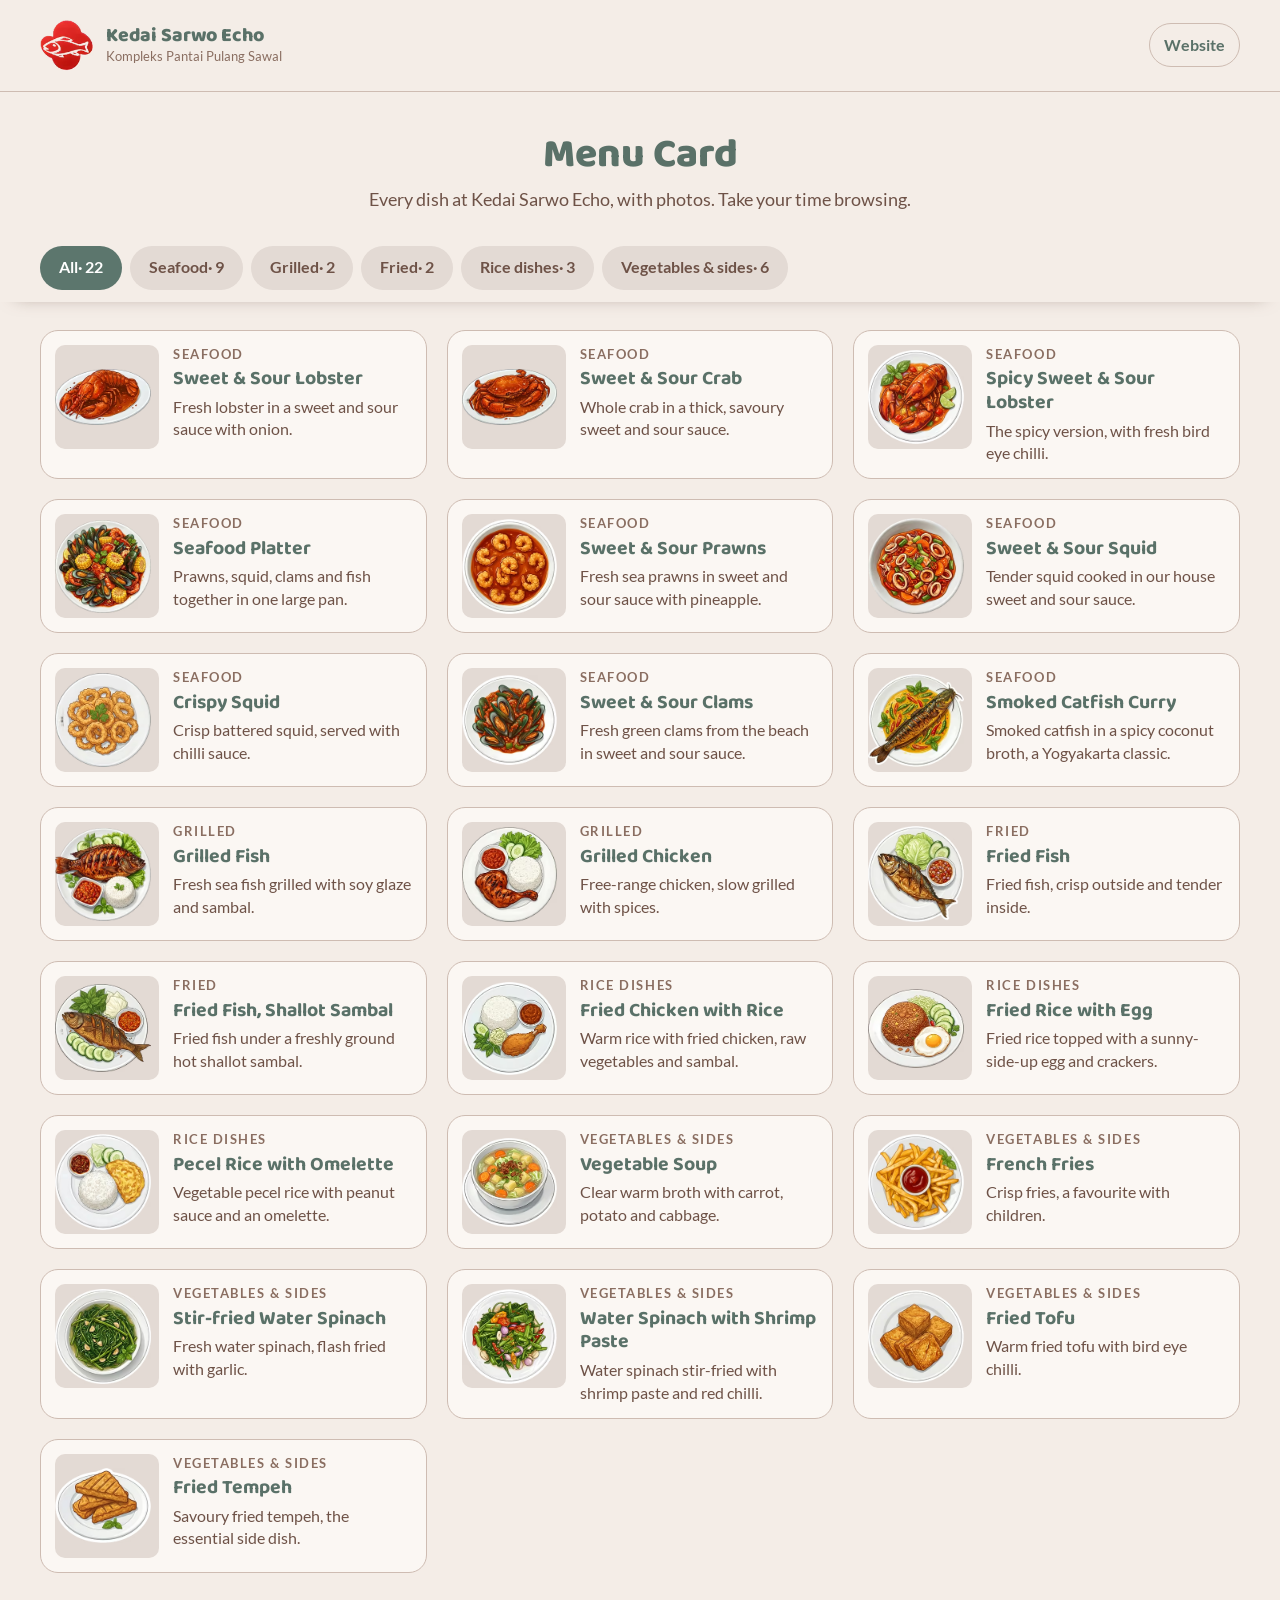
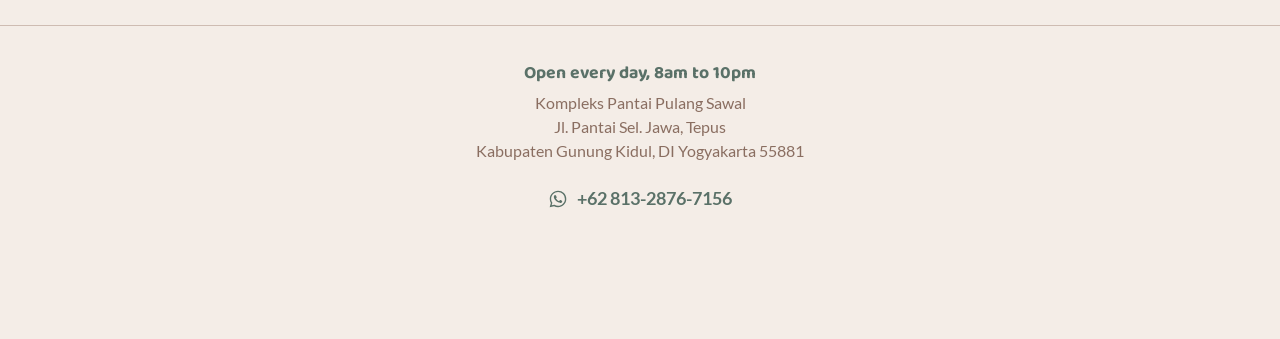
==== commit 72953d87: "La carte du menu presente les plats, sans prise de commande Le proprietaire ne veut pas que les clie" ====
--- a/menu.html
+++ b/menu.html
@@ -4,7 +4,7 @@
 <meta charset="utf-8">
 <meta name="viewport" content="width=device-width, initial-scale=1, viewport-fit=cover">
 <title>Kartu Menu — Kedai Sarwo Echo</title>
-<meta name="description" content="Kartu menu Kedai Sarwo Echo. Pilih hidangan Anda, lalu pesan lewat WhatsApp.">
+<meta name="description" content="Kartu menu Kedai Sarwo Echo : semua hidangan seafood kami, lengkap dengan fotonya.">
 <meta name="theme-color" content="#F4EDE7">
 
 <meta http-equiv="Content-Security-Policy" content="default-src 'none'; base-uri 'none'; form-action 'none'; img-src 'self' data:; font-src 'self'; style-src 'self'; script-src 'self'; connect-src 'self'; manifest-src 'self'">
@@ -44,7 +44,7 @@
 <main>
   <section class="intro">
     <h1 class="intro__t" data-i18n="carte.title">Kartu Menu</h1>
-    <p class="intro__d" data-i18n="carte.hint">Pilih hidangan yang Anda inginkan, lalu tekan tombol pesan di bawah. Daftar pilihan Anda dikirim langsung ke dapur kami lewat WhatsApp.</p>
+    <p class="intro__d" data-i18n="carte.hint">Semua hidangan Kedai Sarwo Echo, lengkap dengan fotonya. Silakan lihat-lihat dengan tenang.</p>
   </section>
 
   <nav class="filtres" aria-label="Filter kategori">
@@ -69,27 +69,6 @@
   </a>
 </footer>
 
-<!-- barre de commande : apparait des qu'un plat est choisi -->
-<div class="panier" id="panier" hidden>
-  <p class="panier__n"><b id="panierNb">0</b> <span id="panierMot"></span></p>
-
-  <div class="panier__meja">
-    <label for="meja" data-i18n="carte.table">Nomor meja</label>
-    <input id="meja" type="text" inputmode="numeric" autocomplete="off" maxlength="4"
-           placeholder="—" aria-describedby="mejaAide">
-  </div>
-
-  <div class="panier__b">
-    <button type="button" class="panier__vider" id="panierVider" data-i18n="carte.clear">Kosongkan</button>
-    <a class="panier__cta" id="panierCta" href="#" target="_blank" rel="noopener noreferrer">
-      <svg viewBox="0 0 24 24" aria-hidden="true"><use href="#i-wa"/></svg>
-      <span data-i18n="carte.send">Kirim pesanan</span>
-    </a>
-  </div>
-
-  <p class="panier__aide" id="mejaAide" data-i18n="carte.tableAide">Isi nomor meja Anda agar pesanan sampai ke tempat yang tepat.</p>
-</div>
-
 <svg class="sprite" width="0" height="0" aria-hidden="true" focusable="false">
   <symbol id="i-wa" viewBox="0 0 24 24">
     <path fill="currentColor" d="M12.04 2C6.58 2 2.13 6.45 2.13 11.91c0 1.75.46 3.45 1.32 4.95L2 22l5.25-1.38a9.9 9.9 0 0 0 4.79 1.22h.01c5.46 0 9.91-4.45 9.91-9.91 0-2.65-1.03-5.14-2.9-7.01A9.82 9.82 0 0 0 12.04 2m0 1.67c2.2 0 4.27.86 5.83 2.42a8.2 8.2 0 0 1 2.41 5.82c0 4.54-3.7 8.24-8.25 8.24a8.2 8.2 0 0 1-4.2-1.15l-.3-.18-3.12.82.83-3.04-.2-.31a8.2 8.2 0 0 1-1.26-4.38c0-4.54 3.7-8.24 8.26-8.24M8.53 7.33c-.16 0-.43.06-.65.31-.22.24-.87.85-.87 2.07 0 1.22.89 2.4 1.01 2.56.12.17 1.72 2.75 4.23 3.76 2.09.83 2.52.66 2.97.62.46-.04 1.47-.6 1.68-1.18.21-.58.21-1.08.15-1.18-.07-.11-.23-.17-.48-.29s-1.47-.72-1.7-.81c-.22-.08-.39-.12-.55.12-.16.25-.63.81-.77.98-.14.16-.28.18-.53.06-.24-.13-1.03-.38-1.97-1.22-.73-.65-1.22-1.45-1.36-1.7-.14-.24-.02-.37.11-.5.11-.11.24-.28.37-.42.12-.15.16-.25.24-.41.08-.17.04-.31-.02-.43-.06-.12-.55-1.33-.76-1.82-.2-.48-.4-.41-.55-.42h-.47Z"/>
@@ -97,12 +76,6 @@
   <symbol id="i-up" viewBox="0 0 24 24">
     <path fill="none" stroke="currentColor" stroke-width="2.2" stroke-linecap="round"
           stroke-linejoin="round" d="M12 19V6m0 0-6.4 6.4M12 6l6.4 6.4"/>
-  </symbol>
-  <symbol id="i-plus" viewBox="0 0 24 24">
-    <path fill="none" stroke="currentColor" stroke-width="2.4" stroke-linecap="round" d="M12 5v14M5 12h14"/>
-  </symbol>
-  <symbol id="i-check" viewBox="0 0 24 24">
-    <path fill="none" stroke="currentColor" stroke-width="2.6" stroke-linecap="round" stroke-linejoin="round" d="m5 12.5 4.5 4.5L19 7"/>
   </symbol>
 </svg>
 
--- a/assets/css/carte.css
+++ b/assets/css/carte.css
@@ -97,13 +97,12 @@
 }
 .carte {
   display: grid; grid-template-columns: auto minmax(0, 1fr);
-  grid-template-areas: "img corps" "img action";
+  grid-template-areas: "img corps";
   column-gap: 14px; row-gap: 8px; align-content: start;
   padding: 14px; background: var(--bg-raised);
   border: 1px solid var(--line); border-radius: var(--r-md);
   transition: border-color var(--dur-1) var(--ease-out), box-shadow var(--dur-2) var(--ease-out);
 }
-.carte.is-on { border-color: var(--btn-bg); box-shadow: var(--sh-card); }
 .carte__img {
   grid-area: img; width: clamp(84px, 22vw, 104px); aspect-ratio: 1;
   background: var(--bg-card); border-radius: var(--r-sm);
@@ -125,20 +124,6 @@
   font-size: var(--t-body); color: var(--price-fg);
 }
 .carte__prov { font-family: var(--f-body); font-weight: 400; font-size: var(--t-micro); color: var(--fg-muted); }
-
-.carte__add {
-  grid-area: action; justify-self: start; align-self: end;
-  min-height: var(--tap); min-width: var(--tap);
-  display: inline-flex; align-items: center; gap: 8px; padding: 0 16px;
-  border: 1.5px solid var(--btn-bg); border-radius: var(--r-pill);
-  color: var(--btn-bg); font-weight: 700; font-size: var(--t-body-sm);
-  transition: background var(--dur-1) var(--ease-out), color var(--dur-1) var(--ease-out),
-              transform var(--dur-1) var(--ease-out);
-}
-.carte__add svg { width: 18px; height: 18px; }
-.carte__add:hover { background: var(--bg-card); }
-.carte__add:active { transform: scale(.96); }
-.carte.is-on .carte__add { background: var(--btn-bg); color: var(--btn-fg); }
 
 .vide, .err {
   padding: clamp(30px, 6vw, 60px) clamp(16px, 4.4vw, 40px);
@@ -162,64 +147,7 @@
 }
 .cf__wa svg { width: 20px; height: 20px; }
 
-/* ---------- barre de commande ---------- */
-.panier {
-  position: fixed; left: 0; right: 0; bottom: 0; z-index: 40;
-  display: flex; align-items: center; gap: 14px; flex-wrap: wrap;
-  padding: 12px clamp(16px, 4.4vw, 40px) calc(12px + env(safe-area-inset-bottom));
-  background: var(--bg-raised);
-  border-top: 1px solid var(--line);
-  box-shadow: 0 -12px 30px -22px rgba(110, 82, 71, .7);
-  animation: monte var(--dur-2) var(--ease-out);
-}
-@keyframes monte { from { transform: translateY(100%); } }
-.panier__n { font-size: var(--t-body-sm); color: var(--fg-body); }
-.panier__n b { font-family: var(--f-display); font-weight: 800; font-size: var(--t-dish);
-               color: var(--fg-title); }
-/* Numero de table : sans lui la cuisine sait quoi preparer mais pas ou le
-   porter. Le champ est dans la barre, remplissable avant meme de commander. */
-.panier__meja { display: flex; align-items: center; gap: 9px; }
-.panier__meja label {
-  font-size: var(--t-body-sm); font-weight: 700; color: var(--fg-body);
-}
-.panier__meja input {
-  width: 68px; min-height: var(--tap); padding: 0 12px;
-  font: inherit; font-weight: 800; font-size: var(--t-body); text-align: center;
-  color: var(--fg-title); background: var(--bg-page);
-  border: 1.5px solid var(--line); border-radius: var(--r-sm);
-  transition: border-color var(--dur-1) var(--ease-out);
-}
-.panier__meja input:focus-visible {
-  outline: 3px solid var(--focus); outline-offset: 2px; border-color: transparent;
-}
-.panier__aide {
-  display: none; flex-basis: 100%; margin: 0;
-  font-size: var(--t-body-sm); color: var(--fg-accent);
-}
-/* n'apparait qu'au moment ou l'envoi est tente sans numero */
-.panier.is-manquant .panier__aide { display: block; }
-.panier.is-manquant .panier__meja input { border-color: var(--fg-accent); }
-
-.panier__b { margin-left: auto; display: flex; align-items: center; gap: 10px; }
-.panier__vider {
-  min-height: var(--tap); padding: 0 14px; border-radius: var(--r-pill);
-  font-size: var(--t-body-sm); font-weight: 700; color: var(--fg-muted);
-}
-.panier__vider:hover { color: var(--fg-accent); }
-.panier__cta {
-  min-height: var(--tap); padding: 0 clamp(18px, 4vw, 28px);
-  display: inline-flex; align-items: center; gap: 10px;
-  background: var(--btn-bg); color: var(--btn-fg);
-  border-radius: var(--r-pill); font-weight: 700;
-  box-shadow: var(--sh-btn);
-  transition: background var(--dur-1) var(--ease-out), transform var(--dur-1) var(--ease-out);
-}
-.panier__cta:hover { background: var(--btn-bg-hover); }
-.panier__cta:active { transform: scale(.97); }
-.panier__cta svg { width: 20px; height: 20px; }
-
-/* Revenir en haut : efface au repos, apparait des que la page defile.
-   Il remonte au-dessus de la barre de commande quand elle est affichee. */
+/* Revenir en haut : efface au repos, apparait des que la page defile. */
 .totop {
   position: fixed; right: clamp(14px, 2.4vw, 28px);
   bottom: calc(clamp(14px, 2.4vw, 28px) + env(safe-area-inset-bottom));
@@ -241,17 +169,6 @@
 .totop:hover { background: var(--btn-bg-hover); }
 .totop:active { transform: scale(.94); }
 .totop svg { width: 22px; height: 22px; }
-#panier:not([hidden]) ~ .totop {
-  bottom: calc(clamp(14px, 2.4vw, 28px) + 82px + env(safe-area-inset-bottom));
-}
-
-@media (max-width: 380px) {
-  .panier { gap: 8px; }
-  .panier__vider { padding: 0 8px; }
-  .panier__meja label { font-size: var(--t-micro); }
-  .panier__meja input { width: 58px; }
-}
-
 @media (prefers-reduced-motion: reduce) {
   html { scroll-behavior: auto; }
   *, *::before, *::after {
